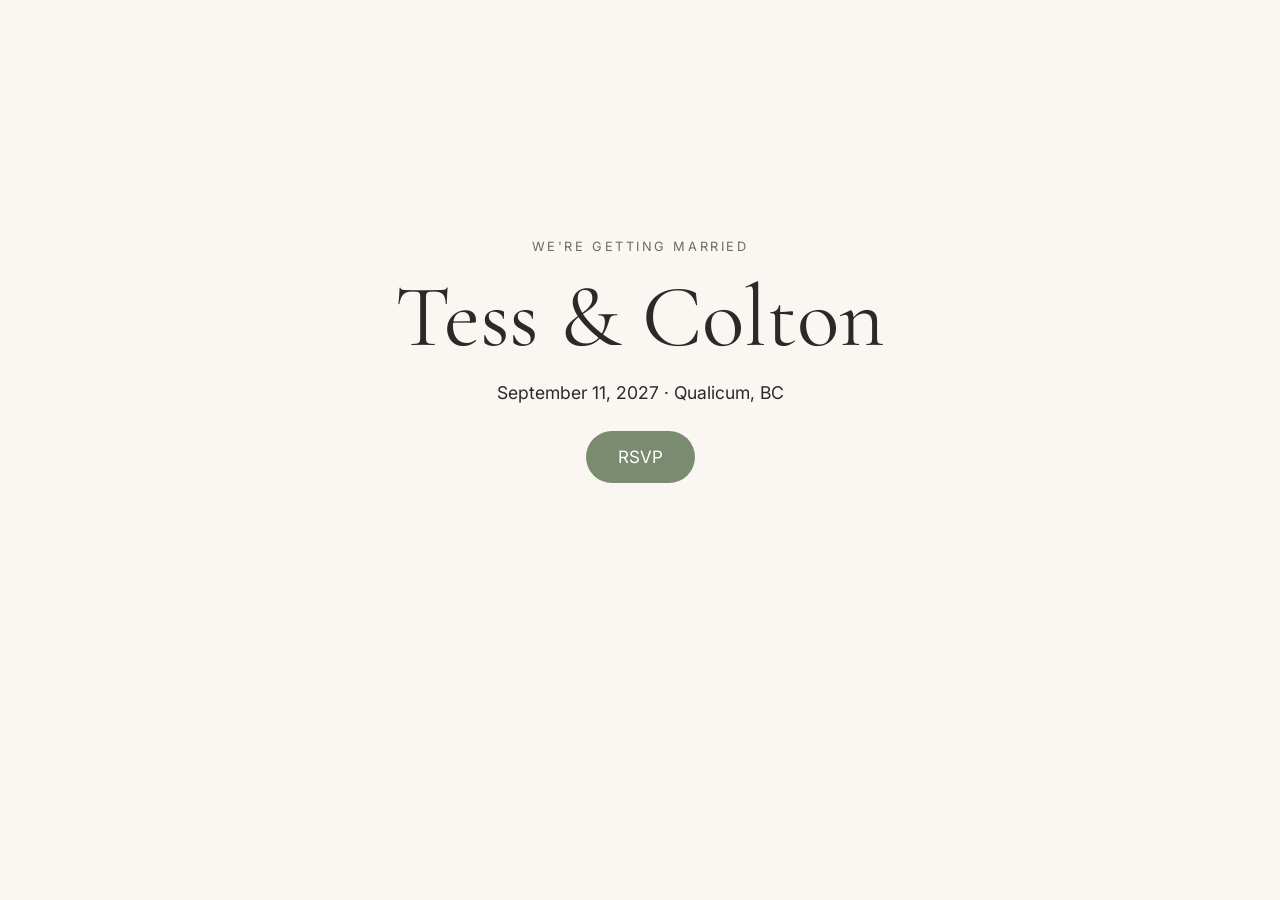
==== frontend/index.html @ 5b83fda7 "Initial wedding site" ====
<!doctype html>
<html lang="en">
<head>
  <meta charset="utf-8">
  <meta name="viewport" content="width=device-width, initial-scale=1">
  <title>Tess &amp; Colton</title>
  <meta name="description" content="Tess and Colton are getting married.">
  <link rel="preconnect" href="https://fonts.googleapis.com">
  <link rel="preconnect" href="https://fonts.gstatic.com" crossorigin>
  <link href="https://fonts.googleapis.com/css2?family=Cormorant+Garamond:wght@400;600&family=Inter:wght@400;500&display=swap" rel="stylesheet">
  <link rel="stylesheet" href="css/style.css">
</head>
<body>
  <main>
    <section class="hero">
      <p class="eyebrow">We're getting married</p>
      <h1>Tess &amp; Colton</h1>
      <p class="hero-details">September 11, 2027 &middot; Qualicum, BC</p>
      <a class="button" href="rsvp.html">RSVP</a>
    </section>
  </main>
</body>
</html>
---- frontend/css/style.css ----
:root {
  --bg: #faf7f2;
  --surface: #ffffff;
  --text: #2b2a28;
  --muted: #6f6a62;
  --accent: #7a8b6f;
  --accent-dark: #5e6d55;
  --border: #e6e0d6;
  --serif: "Cormorant Garamond", Georgia, serif;
  --sans: "Inter", system-ui, sans-serif;
  --max: 760px;
}

* { box-sizing: border-box; }

/* Keep [hidden] working even on elements styled with display: ... */
[hidden] { display: none !important; }

html { scroll-behavior: smooth; scroll-padding-top: 72px; }

body {
  margin: 0;
  background: var(--bg);
  color: var(--text);
  font-family: var(--sans);
  font-size: 17px;
  line-height: 1.6;
}

h1, h2, h3 { font-family: var(--serif); font-weight: 600; line-height: 1.2; }
h2 { font-size: 2.25rem; margin: 0 0 1rem; text-align: center; }
h3 { font-size: 1.4rem; margin: 0 0 .25rem; }

a { color: var(--accent-dark); }

/* Header */
.site-header {
  position: sticky;
  top: 0;
  z-index: 10;
  display: flex;
  align-items: center;
  justify-content: space-between;
  gap: 1rem;
  padding: .75rem 1.5rem;
  background: rgba(250, 247, 242, .92);
  backdrop-filter: blur(6px);
  border-bottom: 1px solid var(--border);
}
.logo { font-family: var(--serif); font-size: 1.5rem; text-decoration: none; color: var(--text); }
.site-header nav { display: flex; flex-wrap: wrap; gap: 1.25rem; }
.site-header nav a { text-decoration: none; color: var(--muted); font-size: .9rem; }
.site-header nav a:hover { color: var(--text); }
.site-header .nav-cta { color: var(--accent-dark); font-weight: 500; }

/* Hero */
.hero {
  min-height: 80vh;
  display: flex;
  flex-direction: column;
  align-items: center;
  justify-content: center;
  text-align: center;
  padding: 4rem 1rem;
}
.eyebrow { text-transform: uppercase; letter-spacing: .2em; font-size: .8rem; color: var(--muted); margin: 0; }
.hero h1 { font-size: clamp(3rem, 10vw, 5.5rem); margin: .5rem 0; font-weight: 400; }
.hero-details { font-size: 1.1rem; margin: 0; }

/* Sections */
.section {
  max-width: var(--max);
  margin: 0 auto;
  padding: 4rem 1rem;
  border-top: 1px solid var(--border);
}
.section > p { text-align: center; }

.timeline { list-style: none; padding: 0; margin: 0; }
.timeline li { display: grid; grid-template-columns: 6rem 1fr; gap: 1rem; padding: 1rem 0; border-bottom: 1px solid var(--border); }
.timeline li:last-child { border-bottom: none; }
.timeline time { color: var(--accent-dark); font-weight: 500; padding-top: .2rem; }
.timeline p { margin: 0; color: var(--muted); }

.cards { display: grid; grid-template-columns: repeat(auto-fit, minmax(240px, 1fr)); gap: 1rem; }
.card { background: var(--surface); border: 1px solid var(--border); border-radius: 8px; padding: 1.5rem; }
.card p { margin: 0; color: var(--muted); }

.button {
  display: block;
  width: fit-content;
  margin: 1.5rem auto 0;
  padding: .8rem 2rem;
  background: var(--accent);
  color: #fff;
  text-decoration: none;
  border-radius: 999px;
}
.button:hover { background: var(--accent-dark); }
.button[aria-disabled="true"] { opacity: .6; pointer-events: none; }

/* RSVP */
.rsvp { max-width: 520px; border-top: none; }
.rsvp form, #thanks { display: flex; flex-direction: column; gap: 1rem; }
.rsvp label { display: flex; flex-direction: column; gap: .35rem; font-size: .95rem; }
.rsvp input[type=text], .rsvp input:not([type]), .rsvp textarea {
  font: inherit;
  padding: .65rem .8rem;
  border: 1px solid var(--border);
  border-radius: 6px;
  background: var(--surface);
  color: var(--text);
}
.rsvp input:focus, .rsvp textarea:focus { outline: 2px solid var(--accent); outline-offset: 1px; }
#invite-code { text-transform: uppercase; letter-spacing: .15em; text-align: center; font-size: 1.2rem; }
.greeting { font-family: var(--serif); font-size: 1.5rem; text-align: center; margin: 0; }
.optional { color: var(--muted); font-size: .85rem; }
.error { color: #a4442f; margin: 0; text-align: center; }

.guest {
  border: 1px solid var(--border);
  border-radius: 8px;
  background: var(--surface);
  padding: 1rem 1.25rem 1.25rem;
  margin: 0;
  display: flex;
  flex-direction: column;
  gap: .9rem;
}
.guest legend { font-family: var(--serif); font-size: 1.3rem; font-weight: 600; padding: 0 .4rem; }
.choices { display: flex; flex-wrap: wrap; gap: .5rem 1.5rem; }
.rsvp .choices label { flex-direction: row; align-items: center; gap: .45rem; cursor: pointer; }
.choices input { accent-color: var(--accent); width: 1.1rem; height: 1.1rem; }

button.button { font: inherit; border: none; cursor: pointer; }
button.button:disabled { opacity: .6; cursor: progress; }
.button-secondary { background: transparent; color: var(--accent-dark); border: 1px solid var(--accent) !important; }
.button-secondary:hover { background: var(--surface); }

.site-footer { text-align: center; padding: 3rem 1rem; color: var(--muted); font-size: .9rem; }

@media (max-width: 600px) {
  .site-header { flex-direction: column; gap: .5rem; padding: .75rem 1rem; }
  .site-header nav { justify-content: center; gap: .9rem; }
  html { scroll-padding-top: 110px; }
  .timeline li { grid-template-columns: 1fr; gap: .25rem; }
}
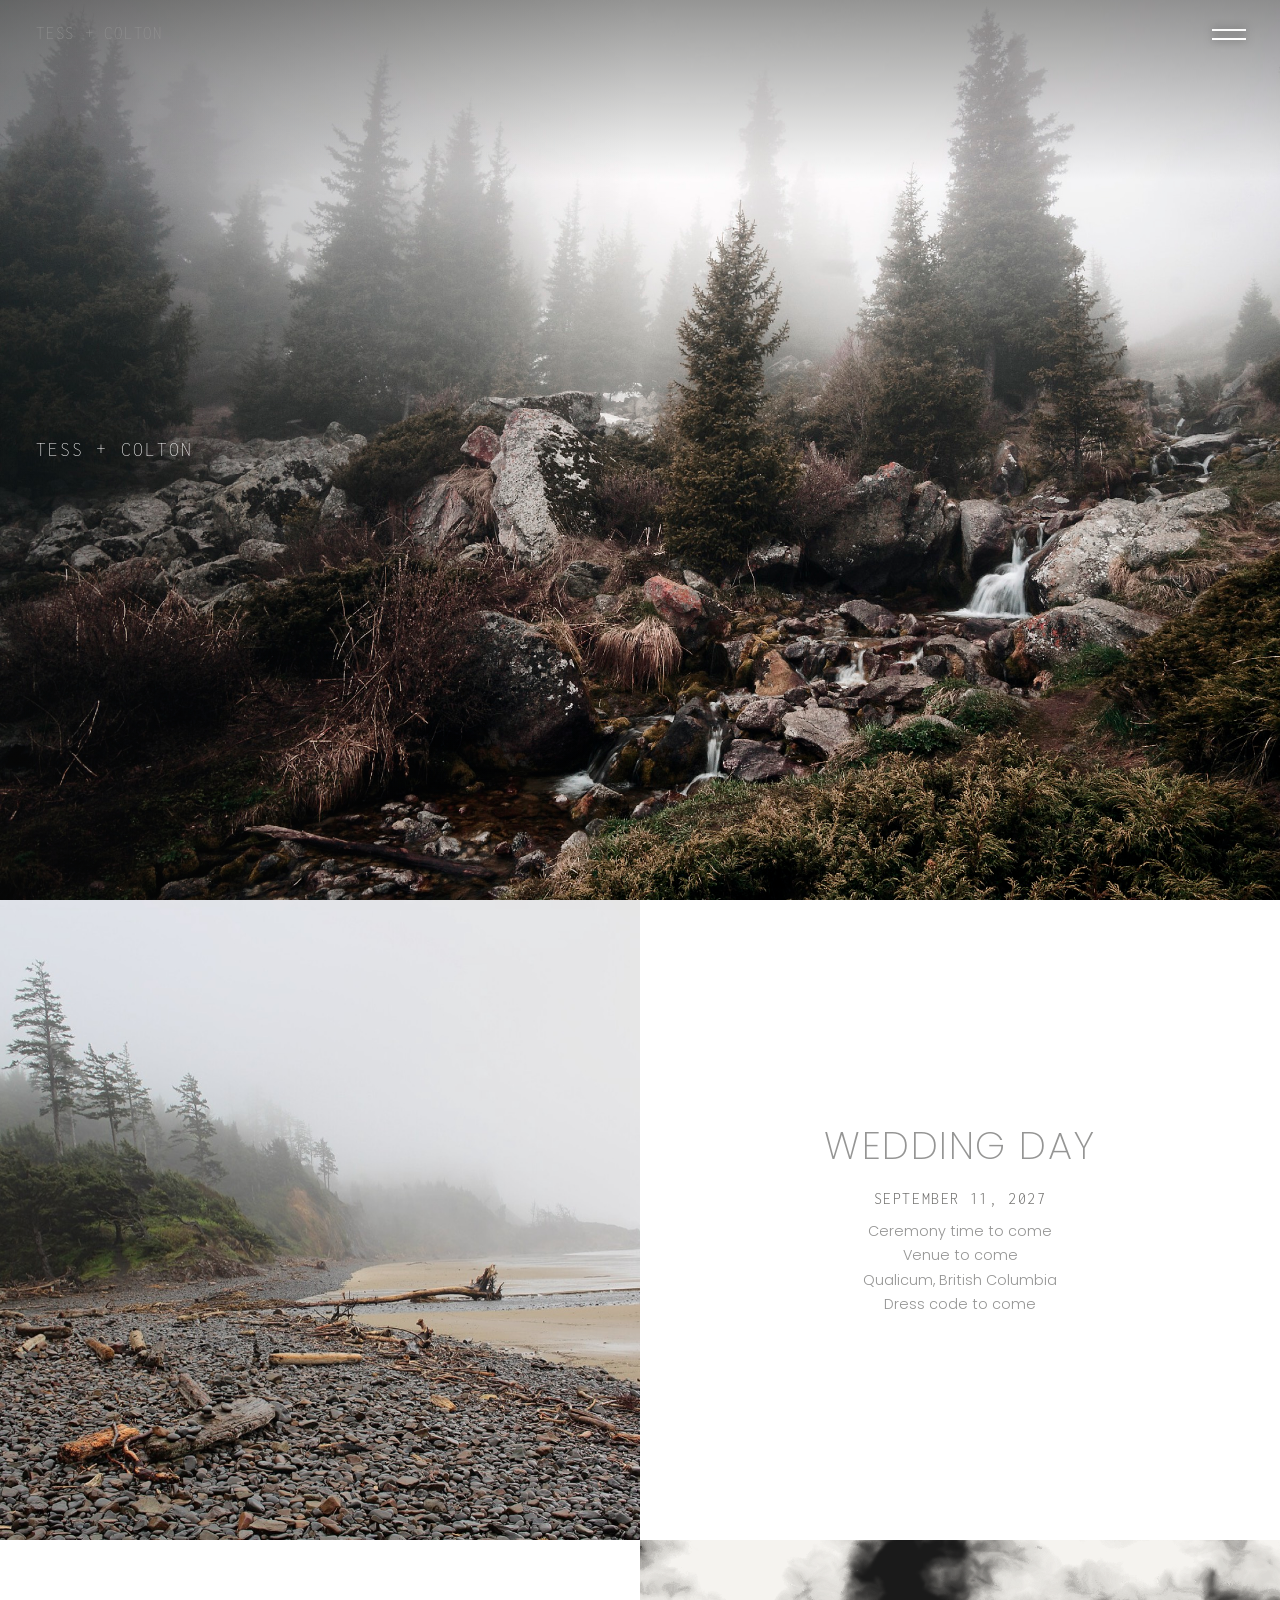
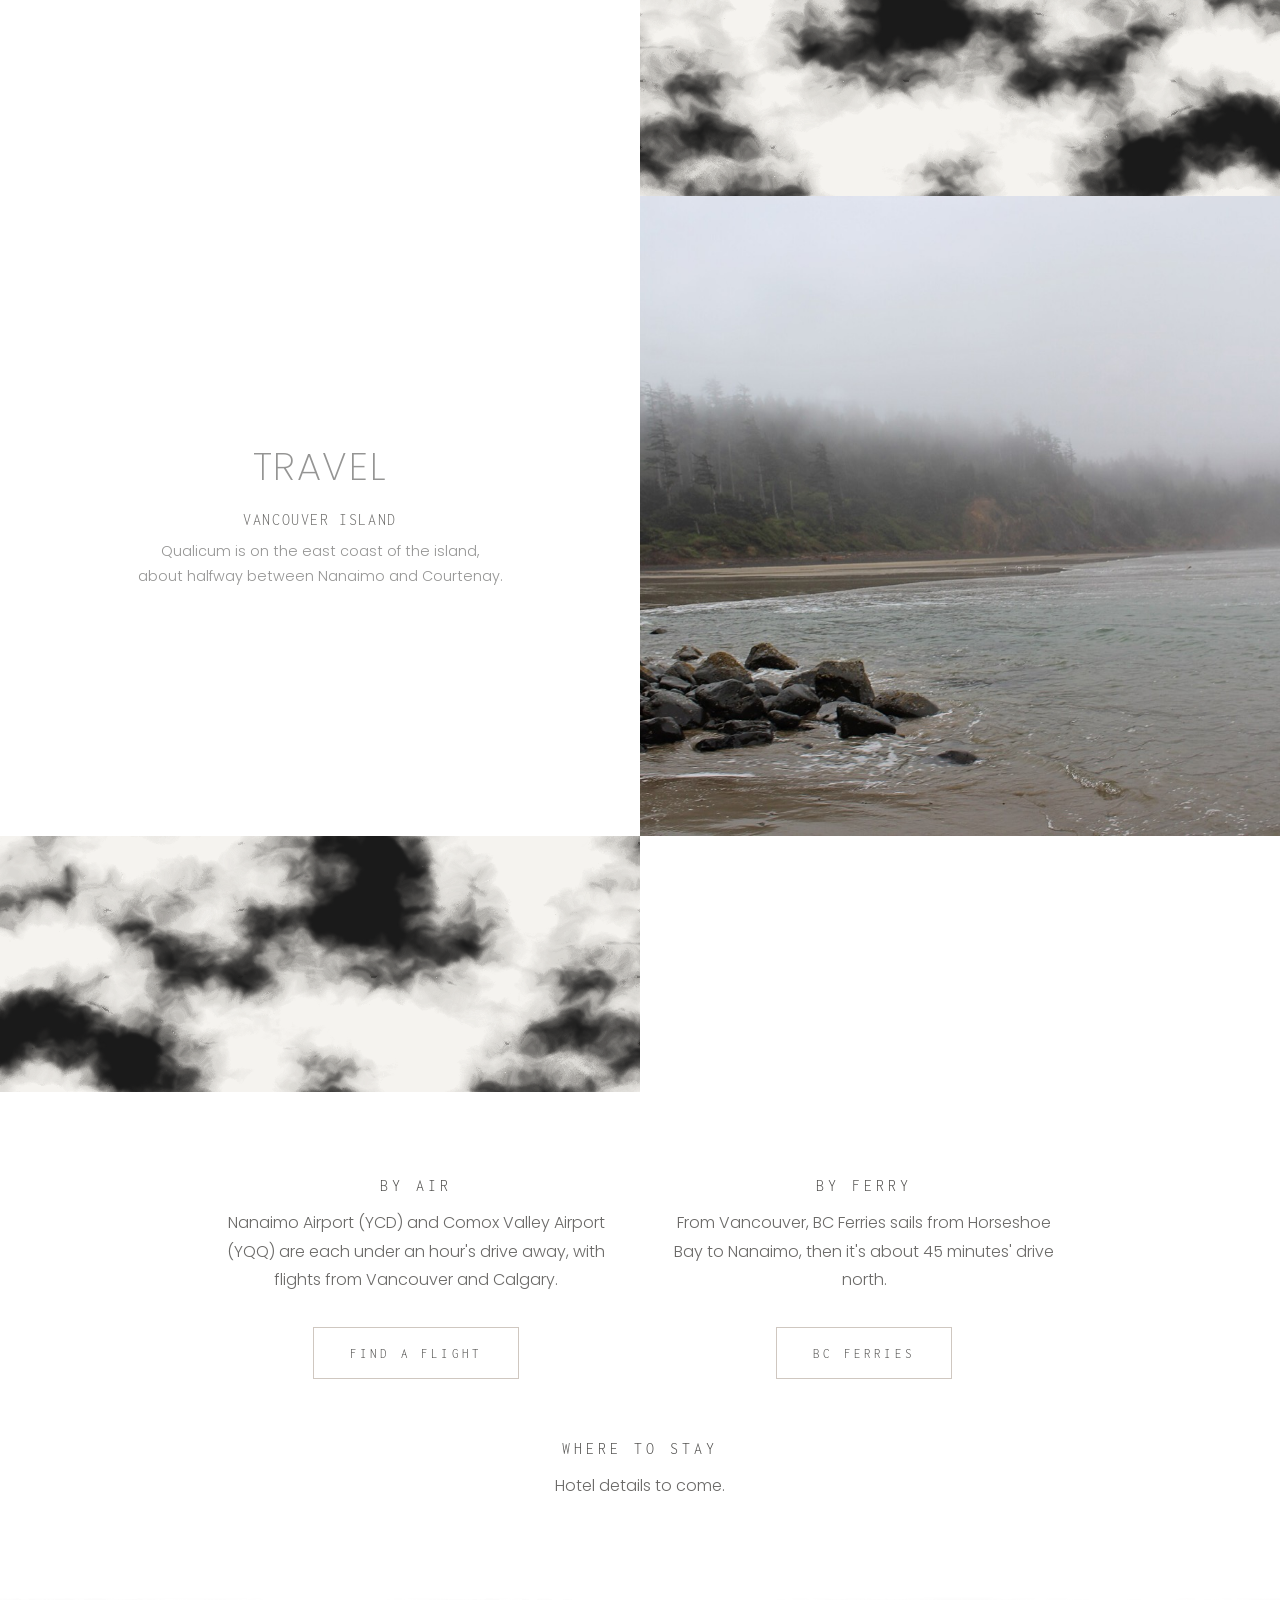
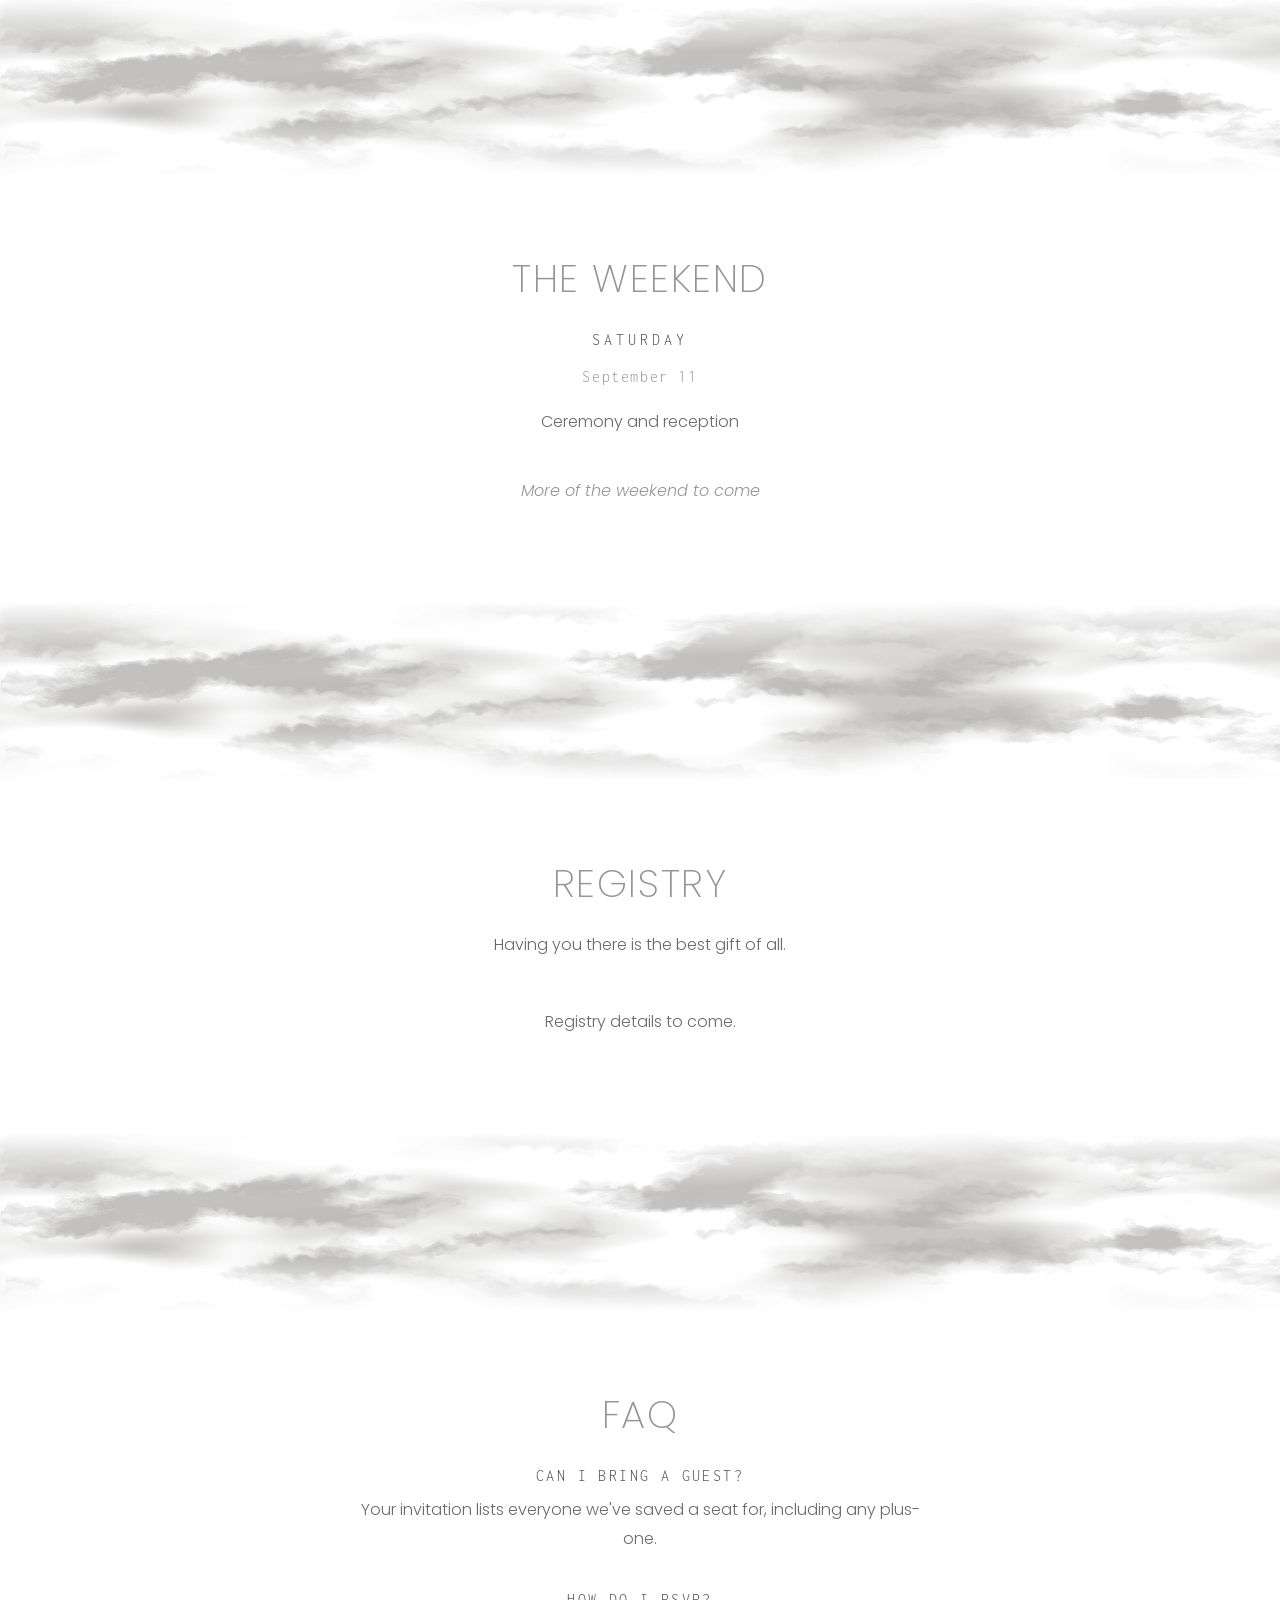
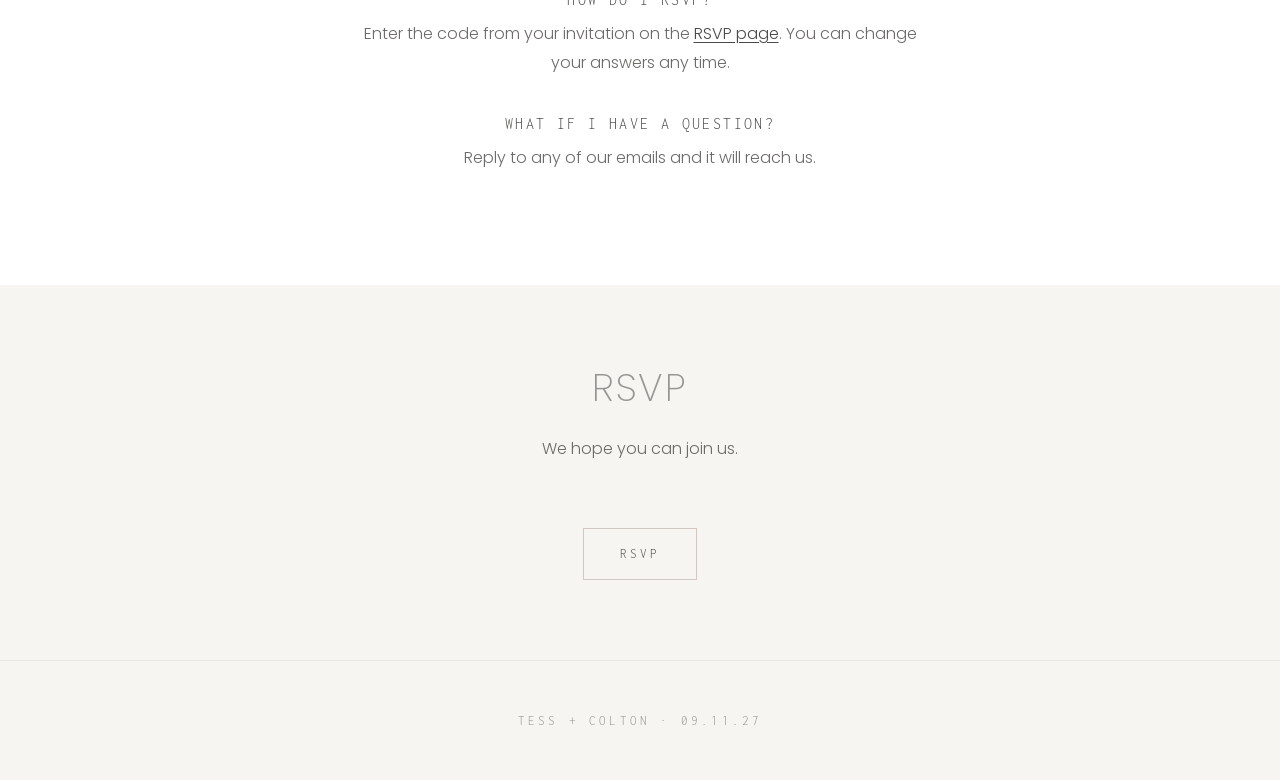
==== commit 518e7657: "Restyle the site after a misty, minimal wilderness look A full-screen photo hero with our names and " ====
--- a/frontend/index.html
+++ b/frontend/index.html
@@ -4,20 +4,123 @@
   <meta charset="utf-8">
   <meta name="viewport" content="width=device-width, initial-scale=1">
   <title>Tess &amp; Colton</title>
-  <meta name="description" content="Tess and Colton are getting married.">
+  <meta name="description" content="Tess and Colton are getting married on September 11, 2027, in Qualicum, British Columbia.">
   <link rel="preconnect" href="https://fonts.googleapis.com">
   <link rel="preconnect" href="https://fonts.gstatic.com" crossorigin>
-  <link href="https://fonts.googleapis.com/css2?family=Cormorant+Garamond:wght@400;600&family=Inter:wght@400;500&display=swap" rel="stylesheet">
+  <link href="https://fonts.googleapis.com/css2?family=Inconsolata:wdth,wght@50..200,200..400&family=Poppins:wght@200;300&display=swap" rel="stylesheet">
   <link rel="stylesheet" href="css/style.css">
 </head>
-<body>
+<body class="home">
+  <!-- Clear over the hero photo, then a white bar with our names once it's scrolled past (js/menu.js). -->
+  <header class="site-bar over-hero">
+    <a class="bar-name" href="/">Tess + Colton</a>
+    <button class="menu-button" type="button" aria-label="Menu" aria-expanded="false" aria-controls="menu">
+      <span></span><span></span>
+    </button>
+  </header>
+  <nav class="menu" id="menu" hidden>
+    <a href="/#wedding">Wedding</a>
+    <a href="/#travel">Travel</a>
+    <a href="/#weekend">Weekend</a>
+    <a href="/#registry">Registry</a>
+    <a href="/#faq">FAQ</a>
+    <a href="/rsvp">RSVP</a>
+  </nav>
+
+  <section class="hero">
+    <h1>Tess + Colton</h1>
+  </section>
+
   <main>
-    <section class="hero">
-      <p class="eyebrow">We're getting married</p>
-      <h1>Tess &amp; Colton</h1>
-      <p class="hero-details">September 11, 2027 &middot; Qualicum, BC</p>
-      <a class="button" href="rsvp.html">RSVP</a>
+    <!-- A photo beside the details, then a blank tile beside an ink tile. -->
+    <section class="tiles" id="wedding">
+      <img class="tile tile-photo" src="images/wedding.jpg" alt="">
+      <div class="tile tile-text">
+        <h2>Wedding Day</h2>
+        <p class="date"><time datetime="2027-09-11">September 11, 2027</time></p>
+        <p>Ceremony time to come</p>
+        <p>Venue to come</p>
+        <p>Qualicum, British Columbia</p>
+        <p>Dress code to come</p>
+      </div>
+      <div class="tile tile-blank" aria-hidden="true"></div>
+      <div class="tile tile-ink" aria-hidden="true"></div>
+    </section>
+
+    <!-- The same, mirrored. -->
+    <section class="tiles mirrored" id="travel">
+      <div class="tile tile-text">
+        <h2>Travel</h2>
+        <p class="date">Vancouver Island</p>
+        <p>Qualicum is on the east coast of the island,<br>about halfway between Nanaimo and Courtenay.</p>
+      </div>
+      <img class="tile tile-photo" src="images/travel.jpg" alt="">
+      <div class="tile tile-ink" aria-hidden="true"></div>
+      <div class="tile tile-blank" aria-hidden="true"></div>
+    </section>
+
+    <section class="section">
+      <div class="columns">
+        <article>
+          <h3>By Air</h3>
+          <p>Nanaimo Airport (YCD) and Comox Valley Airport (YQQ) are each under an hour's drive away, with flights from Vancouver and Calgary.</p>
+          <a class="button" href="https://www.google.com/travel/flights" target="_blank" rel="noopener">Find a Flight</a>
+        </article>
+        <article>
+          <h3>By Ferry</h3>
+          <p>From Vancouver, BC Ferries sails from Horseshoe Bay to Nanaimo, then it's about 45 minutes' drive north.</p>
+          <a class="button" href="https://www.bcferries.com" target="_blank" rel="noopener">BC Ferries</a>
+        </article>
+      </div>
+      <h3 class="subhead">Where to Stay</h3>
+      <p>Hotel details to come.</p>
+    </section>
+
+    <div class="wash" aria-hidden="true"></div>
+
+    <section class="section" id="weekend">
+      <h2>The Weekend</h2>
+      <ul class="schedule">
+        <li>
+          <h3>Saturday</h3>
+          <p class="when">September 11</p>
+          <p>Ceremony and reception</p>
+        </li>
+      </ul>
+      <p class="note">More of the weekend to come</p>
+    </section>
+
+    <div class="wash" aria-hidden="true"></div>
+
+    <section class="section" id="registry">
+      <h2>Registry</h2>
+      <p class="lead">Having you there is the best gift of all.</p>
+      <p>Registry details to come.</p>
+    </section>
+
+    <div class="wash" aria-hidden="true"></div>
+
+    <section class="section" id="faq">
+      <h2>FAQ</h2>
+      <dl class="faq">
+        <dt>Can I bring a guest?</dt>
+        <dd>Your invitation lists everyone we've saved a seat for, including any plus-one.</dd>
+        <dt>How do I RSVP?</dt>
+        <dd>Enter the code from your invitation on the <a href="/rsvp">RSVP page</a>. You can change your answers any time.</dd>
+        <dt>What if I have a question?</dt>
+        <dd>Reply to any of our emails and it will reach us.</dd>
+      </dl>
+    </section>
+
+    <section class="section rsvp-callout" id="rsvp">
+      <h2>RSVP</h2>
+      <p class="lead">We hope you can join us.</p>
+      <a class="button" href="/rsvp">RSVP</a>
     </section>
   </main>
+
+  <footer class="site-footer">Tess + Colton &middot; 09.11.27</footer>
+
+  <script src="js/menu.js"></script>
 </body>
 </html>
--- a/frontend/css/style.css
+++ b/frontend/css/style.css
@@ -1,14 +1,15 @@
 :root {
-  --bg: #faf7f2;
-  --surface: #ffffff;
-  --text: #2b2a28;
-  --muted: #6f6a62;
-  --accent: #7a8b6f;
-  --accent-dark: #5e6d55;
-  --border: #e6e0d6;
-  --serif: "Cormorant Garamond", Georgia, serif;
-  --sans: "Inter", system-ui, sans-serif;
-  --max: 760px;
+  --bg: #ffffff;
+  --paper: #f7f5f2;
+  --text: #6b6a68;
+  --muted: #959594;
+  --taupe: #cfc7c0;
+  --mist: #d7dedf;
+  --ink: #4a4947;
+  --error: #a4442f;
+  --mono: "Inconsolata", ui-monospace, monospace;
+  --sans: "Poppins", system-ui, sans-serif;
+  --max: 880px;
 }
 
 * { box-sizing: border-box; }
@@ -16,132 +17,312 @@
 /* Keep [hidden] working even on elements styled with display: ... */
 [hidden] { display: none !important; }
 
-html { scroll-behavior: smooth; scroll-padding-top: 72px; }
+html { scroll-behavior: smooth; scroll-padding-top: 68px; }
 
 body {
   margin: 0;
   background: var(--bg);
   color: var(--text);
   font-family: var(--sans);
-  font-size: 17px;
-  line-height: 1.6;
-}
-
-h1, h2, h3 { font-family: var(--serif); font-weight: 600; line-height: 1.2; }
-h2 { font-size: 2.25rem; margin: 0 0 1rem; text-align: center; }
-h3 { font-size: 1.4rem; margin: 0 0 .25rem; }
-
-a { color: var(--accent-dark); }
-
-/* Header */
-.site-header {
+  font-weight: 300;
+  font-size: 16px;
+  line-height: 1.8;
+}
+
+/* Labels: thin, spaced-out capitals in the typewriter font. */
+h1, h3, legend, .button, .bar-name, .menu, .date, .site-footer {
+  font-family: var(--mono);
+  font-weight: 300;
+  text-transform: uppercase;
+  letter-spacing: .25em;
+}
+/* Section titles: large, very light capitals. */
+h2 {
+  font-family: var(--sans);
+  font-weight: 200;
+  font-size: clamp(1.8rem, 3.5vw, 2.4rem);
+  text-transform: uppercase;
+  letter-spacing: .04em;
+  line-height: 1.2;
+  margin: 0 0 1.5rem;
+  text-align: center;
+  color: var(--muted);
+}
+h3 { font-size: 1rem; margin: 0 0 .5rem; color: var(--ink); }
+
+a { color: var(--ink); text-underline-offset: 3px; }
+
+.no-scroll { overflow: hidden; }
+
+/* The bar along the top: our names and the menu button. Over the hero photo it's
+   clear, with only the button showing. */
+.site-bar {
   position: sticky;
   top: 0;
+  z-index: 20;
+  display: flex;
+  align-items: center;
+  justify-content: space-between;
+  height: 68px;
+  padding: 0 clamp(1.25rem, 3vw, 2.25rem);
+  background: var(--bg);
+  border-bottom: 1px solid #ebe7e2;
+  transition: background .3s, border-color .3s;
+}
+/* Our names: the typewriter font at its thinnest, slightly condensed. */
+.bar-name, .hero h1 { font-weight: 200; font-stretch: 92%; letter-spacing: .1em; }
+.bar-name { color: var(--muted); text-decoration: none; font-size: 1.1rem; transition: opacity .3s; }
+/* On the home page the bar stays fixed over the page, so the hero starts at the top. */
+.home .site-bar { position: fixed; inset: 0 0 auto; }
+.site-bar.over-hero { background: transparent; border-color: transparent; }
+.site-bar.over-hero .bar-name { opacity: 0; pointer-events: none; }
+.site-bar.over-hero .menu-button span { background: #fff; box-shadow: 0 0 8px rgba(0, 0, 0, .5); }
+.site-bar.menu-open { background: var(--bg); border-color: #ebe7e2; }
+.site-bar.menu-open .bar-name { opacity: 1; pointer-events: auto; }
+.site-bar.menu-open .menu-button span { background: var(--ink); }
+
+/* Two thin lines that cross into an X while the menu is open. */
+.menu-button {
+  position: relative;
+  width: 40px;
+  height: 40px;
+  margin-right: -5px;
+  padding: 0;
+  border: none;
+  background: none;
+  cursor: pointer;
+}
+.menu-button span {
+  position: absolute;
+  left: 3px;
+  right: 3px;
+  height: 2px;
+  background: var(--ink);
+  transition: transform .25s, background .3s;
+}
+.menu-button span:first-child { top: 15px; }
+.menu-button span:last-child { top: 24px; }
+.menu-open .menu-button span:first-child { transform: translateY(4.5px) rotate(45deg); }
+.menu-open .menu-button span:last-child { transform: translateY(-4.5px) rotate(-45deg); }
+.menu-open .menu-button span { box-shadow: none; }
+
+.menu {
+  position: fixed;
+  inset: 0;
   z-index: 10;
   display: flex;
-  align-items: center;
-  justify-content: space-between;
-  gap: 1rem;
-  padding: .75rem 1.5rem;
-  background: rgba(250, 247, 242, .92);
-  backdrop-filter: blur(6px);
-  border-bottom: 1px solid var(--border);
-}
-.logo { font-family: var(--serif); font-size: 1.5rem; text-decoration: none; color: var(--text); }
-.site-header nav { display: flex; flex-wrap: wrap; gap: 1.25rem; }
-.site-header nav a { text-decoration: none; color: var(--muted); font-size: .9rem; }
-.site-header nav a:hover { color: var(--text); }
-.site-header .nav-cta { color: var(--accent-dark); font-weight: 500; }
-
-/* Hero */
+  flex-direction: column;
+  align-items: center;
+  justify-content: center;
+  gap: 1.75rem;
+  background: rgba(255, 255, 255, .97);
+  font-size: 1.1rem;
+}
+.menu a { color: var(--ink); text-decoration: none; }
+.menu a:hover { color: var(--muted); }
+
+/* Hero: a full-screen photo with our names tucked at the left. */
 .hero {
-  min-height: 80vh;
+  min-height: 100vh;
+  min-height: 100svh;
+  display: flex;
+  align-items: center;
+  padding: 0 clamp(1.25rem, 3vw, 2.25rem);
+  color: #fff;
+  background:
+    linear-gradient(rgba(20, 20, 18, .45), transparent 180px),
+    linear-gradient(90deg, rgba(20, 20, 18, .3), transparent 50%),
+    url("../images/hero.jpg") center / cover,
+    var(--muted);
+}
+.hero h1 { margin: 0; font-size: 1.3rem; }
+
+/* The save-the-date (save-the-date.html): the hero on its own, with the date. */
+.hero-eyebrow, .hero-details {
+  margin: 0;
+  font-family: var(--mono);
+  font-weight: 300;
+  text-transform: uppercase;
+  letter-spacing: .25em;
+  font-size: .8rem;
+}
+.hero-eyebrow { margin-bottom: .9rem; opacity: .85; }
+.hero-details { margin-top: .9rem; letter-spacing: .15em; line-height: 2; }
+.hero-note { margin: 1.6rem 0 0; font-weight: 200; font-size: .95rem; opacity: .9; }
+main.hero h1 { font-size: clamp(1.6rem, 4vw, 2.2rem); }
+/* A deeper shade behind the text, since there's more of it than on the home page. */
+main.hero {
+  background:
+    linear-gradient(90deg, rgba(20, 20, 18, .5), rgba(20, 20, 18, .1) 70%),
+    url("../images/hero.jpg") center / cover,
+    var(--muted);
+}
+
+/* The opt-out page (opt-out.html). */
+main.opt-out { max-width: 32rem; min-height: 80vh; display: flex; flex-direction: column; justify-content: center; }
+.opt-out .hero-eyebrow { color: var(--muted); margin-bottom: 2rem; }
+
+/* Tiles: a grid of photos, text and ink, two across. The first row is square tiles,
+   and the second a shorter band. */
+.tiles {
+  display: grid;
+  grid-template-columns: 1fr 1fr;
+  grid-template-rows: auto clamp(140px, 20vw, 300px);
+}
+.tile { min-width: 0; }
+.tile-photo { width: 100%; aspect-ratio: 1; object-fit: cover; display: block; }
+.tile-text {
   display: flex;
   flex-direction: column;
   align-items: center;
   justify-content: center;
+  padding: 3rem 2rem;
   text-align: center;
-  padding: 4rem 1rem;
-}
-.eyebrow { text-transform: uppercase; letter-spacing: .2em; font-size: .8rem; color: var(--muted); margin: 0; }
-.hero h1 { font-size: clamp(3rem, 10vw, 5.5rem); margin: .5rem 0; font-weight: 400; }
-.hero-details { font-size: 1.1rem; margin: 0; }
+  font-size: .9rem;
+  color: var(--muted);
+}
+.tile-text h2 { margin-bottom: 1rem; }
+.tile-text p { margin: 0; line-height: 1.7; }
+.tile-text .date { color: var(--text); margin-bottom: .4rem; letter-spacing: .1em; font-size: 1rem; }
+.tile-ink { background: url("../images/ink.svg") center / cover; }
+.mirrored .tile-ink { transform: scaleX(-1); }
 
 /* Sections */
 .section {
   max-width: var(--max);
   margin: 0 auto;
-  padding: 4rem 1rem;
-  border-top: 1px solid var(--border);
-}
-.section > p { text-align: center; }
-
-.timeline { list-style: none; padding: 0; margin: 0; }
-.timeline li { display: grid; grid-template-columns: 6rem 1fr; gap: 1rem; padding: 1rem 0; border-bottom: 1px solid var(--border); }
-.timeline li:last-child { border-bottom: none; }
-.timeline time { color: var(--accent-dark); font-weight: 500; padding-top: .2rem; }
-.timeline p { margin: 0; color: var(--muted); }
-
-.cards { display: grid; grid-template-columns: repeat(auto-fit, minmax(240px, 1fr)); gap: 1rem; }
-.card { background: var(--surface); border: 1px solid var(--border); border-radius: 8px; padding: 1.5rem; }
-.card p { margin: 0; color: var(--muted); }
-
+  padding: 5rem 1.5rem;
+  text-align: center;
+}
+.section p { margin: 0 0 1rem; }
+.lead { max-width: 36rem; margin: 0 auto 3rem !important; }
+.when { font-family: var(--mono); color: var(--muted); letter-spacing: .1em; }
+.note { margin-top: 2.5rem !important; color: var(--muted); font-style: italic; }
+.subhead { margin-top: 3.5rem; }
+
+.columns {
+  display: grid;
+  grid-template-columns: repeat(auto-fit, minmax(240px, 1fr));
+  gap: 3rem 4rem;
+}
+.columns article { display: flex; flex-direction: column; align-items: center; }
+.columns article p:last-of-type { flex: 1; }
+
+.schedule { list-style: none; padding: 0; margin: 0; }
+.schedule li + li { margin-top: 2.5rem; }
+
+.faq { max-width: 36rem; margin: 0 auto; }
+.faq dt { font-family: var(--mono); color: var(--ink); text-transform: uppercase; letter-spacing: .15em; }
+.faq dd { margin: .35rem 0 2rem; }
+
+/* An ink wash between sections (images/wash.svg). */
+.wash {
+  height: clamp(90px, 14vw, 180px);
+  background: url("../images/wash.svg") center / 100% 100% no-repeat;
+  opacity: .7;
+}
+
+.rsvp-callout { background: var(--paper); max-width: none; }
+
+/* Buttons: outlined, thin capitals. */
 .button {
-  display: block;
-  width: fit-content;
-  margin: 1.5rem auto 0;
-  padding: .8rem 2rem;
-  background: var(--accent);
-  color: #fff;
+  display: inline-block;
+  margin-top: 1rem;
+  padding: .85rem 2.25rem;
+  border: 1px solid var(--taupe);
+  background: transparent;
+  color: var(--ink);
+  font-size: .8rem;
   text-decoration: none;
-  border-radius: 999px;
-}
-.button:hover { background: var(--accent-dark); }
+  transition: background .2s, border-color .2s;
+}
+.button:hover { background: var(--paper); border-color: var(--muted); }
 .button[aria-disabled="true"] { opacity: .6; pointer-events: none; }
+button.button { font-family: var(--mono); cursor: pointer; }
+button.button:disabled { opacity: .6; cursor: progress; }
+.button-secondary { border-color: var(--mist); color: var(--muted); }
+
+.site-footer {
+  text-align: center;
+  padding: 3rem 1rem;
+  color: var(--muted);
+  font-size: .8rem;
+  background: var(--paper);
+  border-top: 1px solid #ebe7e2;
+}
 
 /* RSVP */
-.rsvp { max-width: 520px; border-top: none; }
-.rsvp form, #thanks { display: flex; flex-direction: column; gap: 1rem; }
+.rsvp { max-width: 540px; }
+.rsvp form, #thanks { display: flex; flex-direction: column; gap: 1.25rem; text-align: left; }
 .rsvp label { display: flex; flex-direction: column; gap: .35rem; font-size: .95rem; }
 .rsvp input[type=text], .rsvp input:not([type]), .rsvp textarea {
   font: inherit;
-  padding: .65rem .8rem;
-  border: 1px solid var(--border);
-  border-radius: 6px;
-  background: var(--surface);
-  color: var(--text);
-}
-.rsvp input:focus, .rsvp textarea:focus { outline: 2px solid var(--accent); outline-offset: 1px; }
-#invite-code { text-transform: uppercase; letter-spacing: .15em; text-align: center; font-size: 1.2rem; }
-.greeting { font-family: var(--serif); font-size: 1.5rem; text-align: center; margin: 0; }
+  padding: .7rem .85rem;
+  border: 1px solid var(--taupe);
+  border-radius: 0;
+  background: var(--bg);
+  color: var(--ink);
+}
+.rsvp input:focus, .rsvp textarea:focus { outline: 1px solid var(--muted); outline-offset: 0; }
+.rsvp .button { align-self: center; }
+#lookup-form label { text-align: center; }
+.code-entry { position: relative; align-self: center; }
+/* Invisible but still focused, typed and pasted into. 16px stops iPhones zooming in. */
+.rsvp .code-entry input {
+  position: absolute;
+  inset: 0;
+  width: 100%;
+  opacity: 0;
+  font-size: 16px;
+  cursor: text;
+}
+.code-slots { display: flex; align-items: center; gap: .35rem; }
+.code-slots span {
+  display: flex;
+  align-items: center;
+  justify-content: center;
+  width: clamp(1.9rem, 8vw, 2.6rem);
+  height: 3.2rem;
+  border: 1px solid var(--taupe);
+  background: var(--bg);
+  font-family: var(--mono);
+  font-size: 1.4rem;
+  color: var(--ink);
+  transition: border-color .15s, box-shadow .15s;
+}
+.code-slots span.active { border-color: var(--muted); box-shadow: 0 0 0 1px var(--muted); }
+.code-slots span.active:empty::after {
+  content: "";
+  width: 1px;
+  height: 1.4rem;
+  background: var(--ink);
+  animation: blink 1s step-end infinite;
+}
+@keyframes blink { 50% { opacity: 0; } }
+.code-dash { width: .7rem; height: 1px; margin: 0 .3rem; background: var(--muted); }
+.greeting { font-family: var(--mono); text-transform: uppercase; letter-spacing: .2em; color: var(--ink); text-align: center; margin: 0; }
 .optional { color: var(--muted); font-size: .85rem; }
-.error { color: #a4442f; margin: 0; text-align: center; }
+.error { color: var(--error); margin: 0; text-align: center; }
 
 .guest {
-  border: 1px solid var(--border);
-  border-radius: 8px;
-  background: var(--surface);
+  border: 1px solid var(--taupe);
+  background: var(--bg);
   padding: 1rem 1.25rem 1.25rem;
   margin: 0;
   display: flex;
   flex-direction: column;
   gap: .9rem;
 }
-.guest legend { font-family: var(--serif); font-size: 1.3rem; font-weight: 600; padding: 0 .4rem; }
+.guest legend { font-size: .95rem; color: var(--ink); padding: 0 .5rem; }
 .choices { display: flex; flex-wrap: wrap; gap: .5rem 1.5rem; }
-.rsvp .choices label { flex-direction: row; align-items: center; gap: .45rem; cursor: pointer; }
-.choices input { accent-color: var(--accent); width: 1.1rem; height: 1.1rem; }
-
-button.button { font: inherit; border: none; cursor: pointer; }
-button.button:disabled { opacity: .6; cursor: progress; }
-.button-secondary { background: transparent; color: var(--accent-dark); border: 1px solid var(--accent) !important; }
-.button-secondary:hover { background: var(--surface); }
-
-.site-footer { text-align: center; padding: 3rem 1rem; color: var(--muted); font-size: .9rem; }
-
-@media (max-width: 600px) {
-  .site-header { flex-direction: column; gap: .5rem; padding: .75rem 1rem; }
-  .site-header nav { justify-content: center; gap: .9rem; }
-  html { scroll-padding-top: 110px; }
-  .timeline li { grid-template-columns: 1fr; gap: .25rem; }
-}
+.rsvp .choices label { flex-direction: row; align-items: center; gap: .5rem; cursor: pointer; }
+.choices input { accent-color: var(--ink); width: 1.05rem; height: 1.05rem; }
+
+/* On a phone, tiles stack: photo, then text, then a band of ink. */
+@media (max-width: 700px) {
+  .tiles { grid-template-columns: 1fr; grid-template-rows: none; }
+  .tile-blank { display: none; }
+  .tile-ink { height: 120px; }
+  .mirrored .tile-photo { order: -1; }
+  .section { padding: 3.5rem 1.25rem; }
+}
